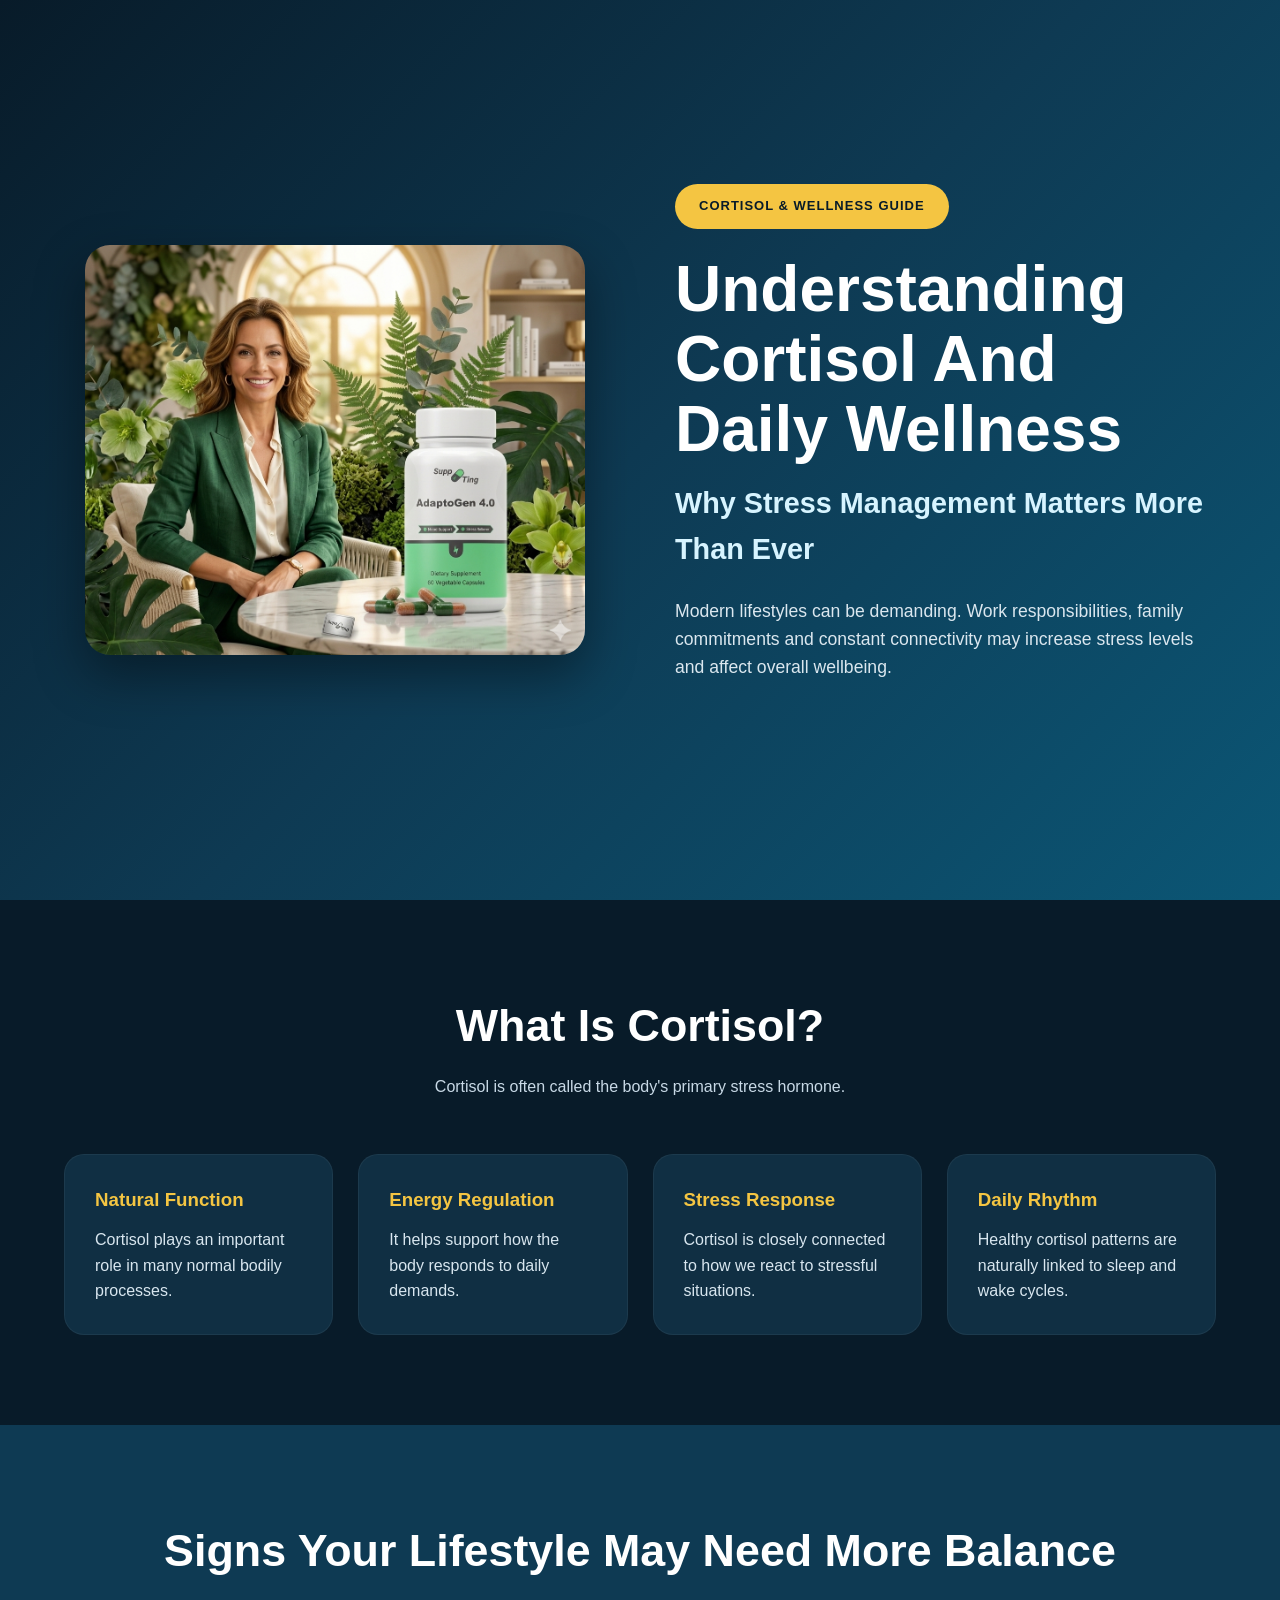
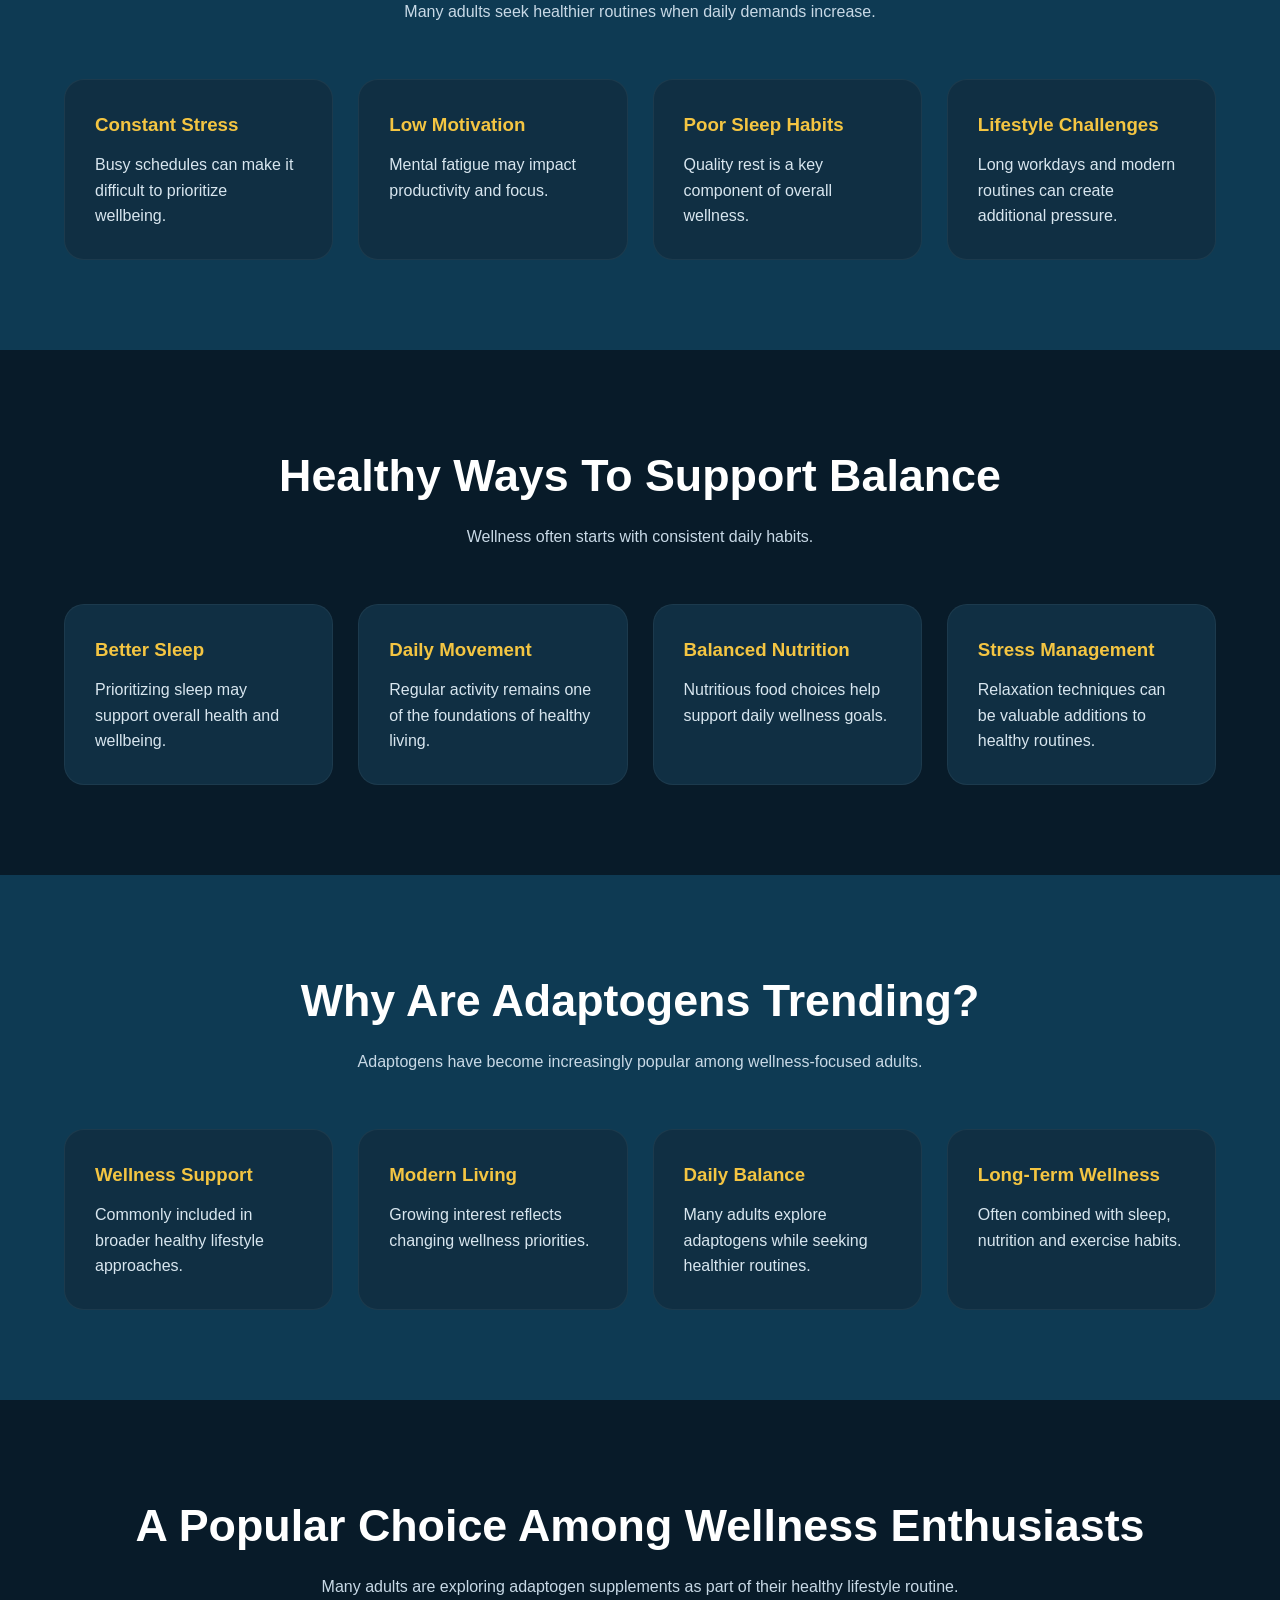
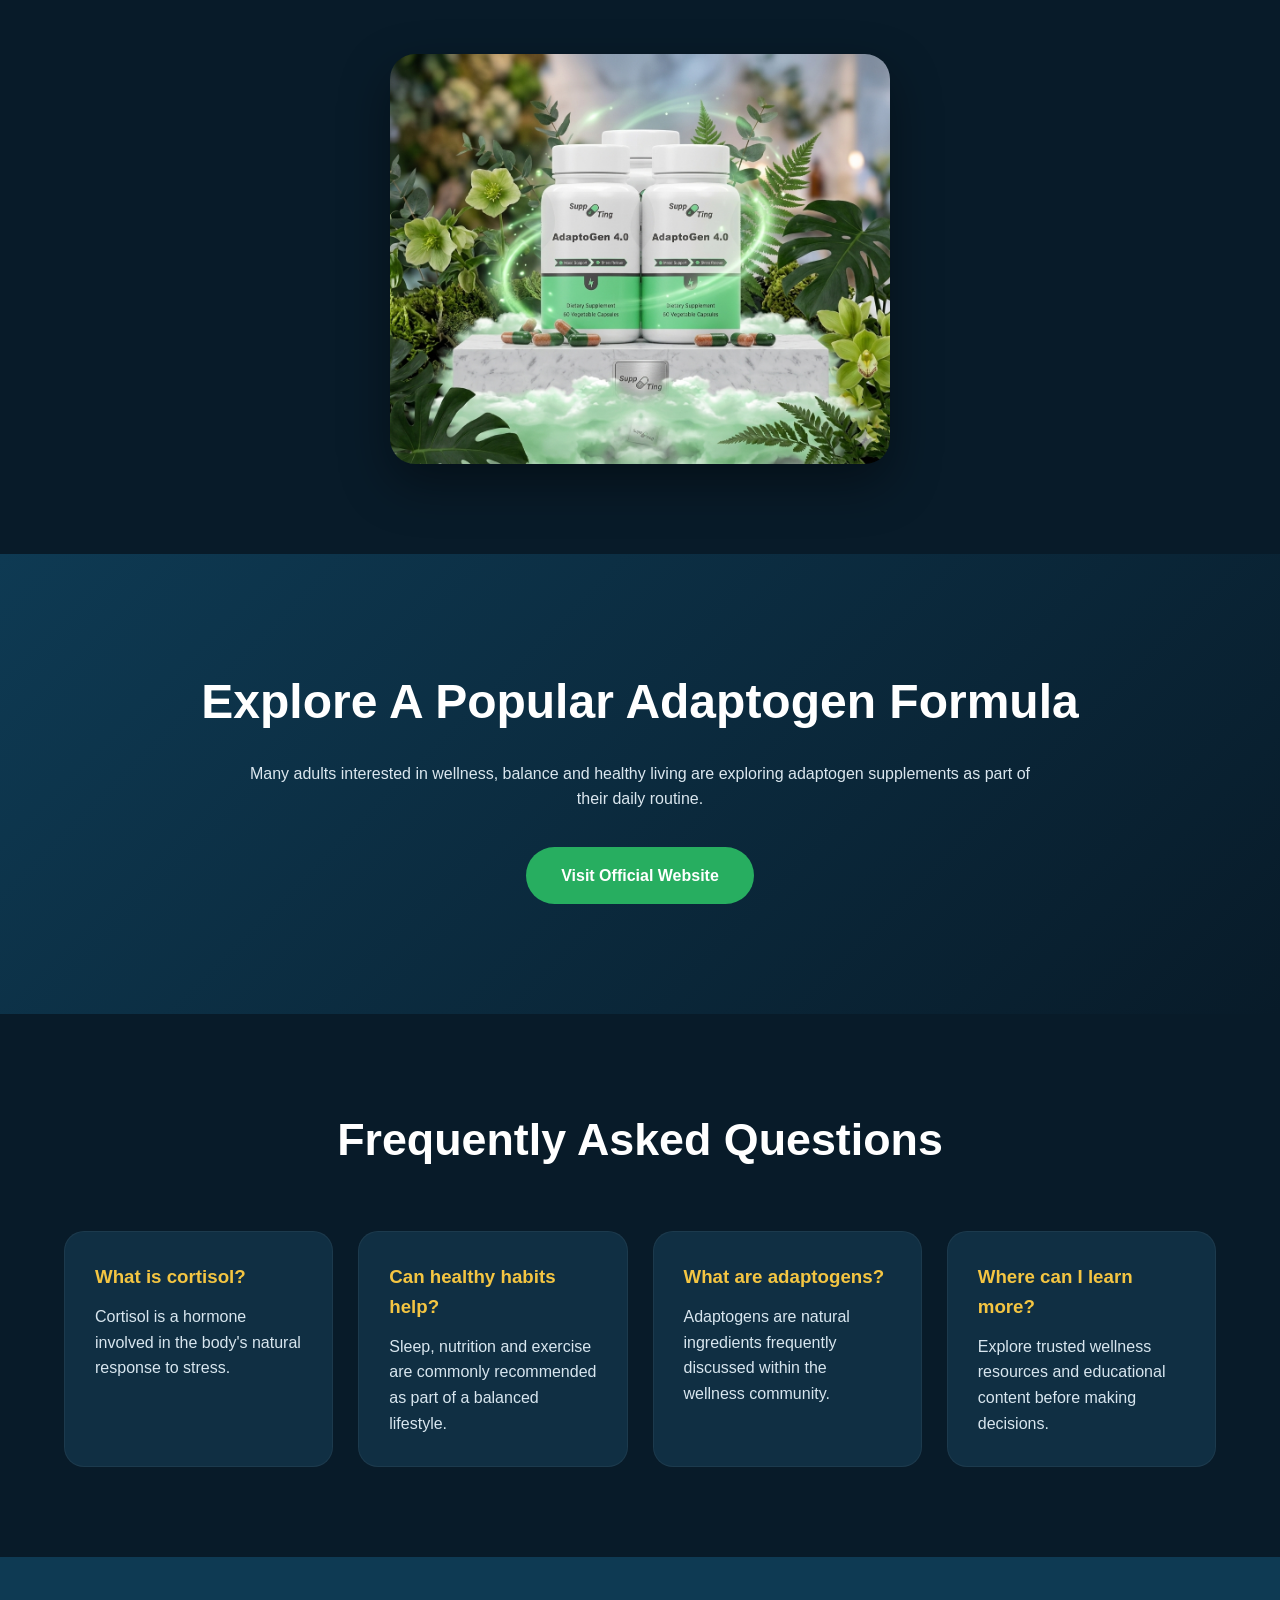
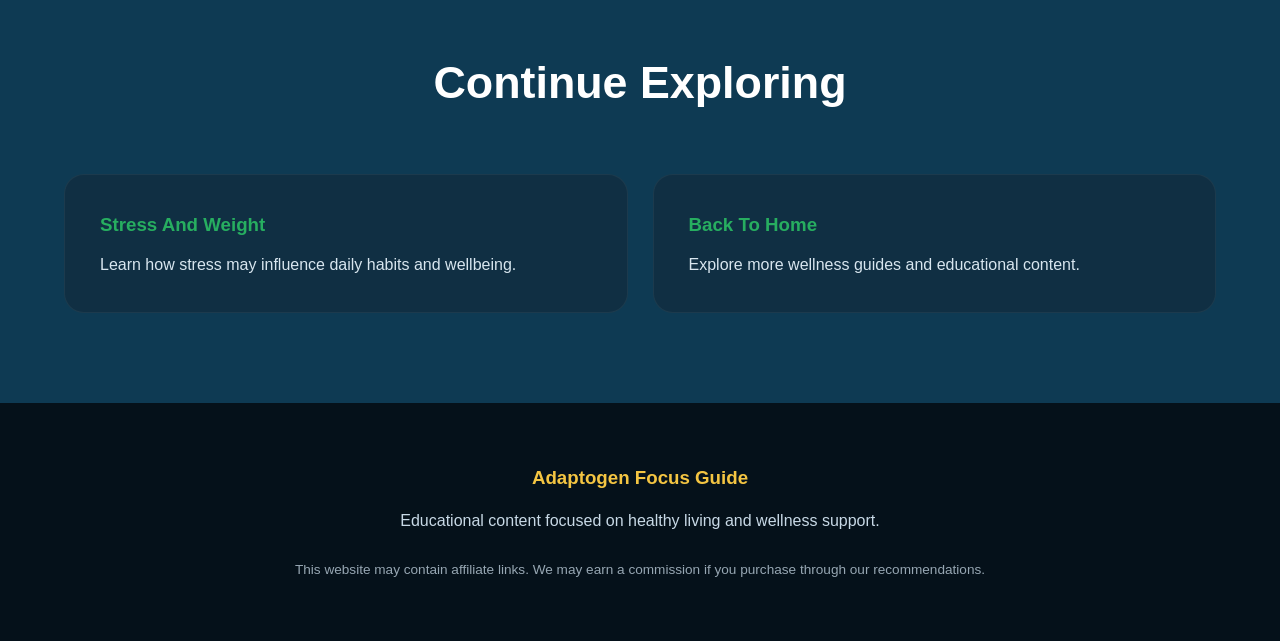
==== cortisol-balance/index.html @ 92a8d152 "Inicial project" ====
<!DOCTYPE html>
<html lang="en">

<head>

    <meta charset="UTF-8">
    <meta name="viewport" content="width=device-width, initial-scale=1.0">

    <title>
        Cortisol Balance Guide | Adaptogen Focus Guide
    </title>

    <meta name="description"
          content="Learn about cortisol, stress management, healthy habits and wellness strategies for modern living.">

    <link rel="stylesheet" href="../css/style.css">

</head>

<body>

<!-- HERO -->

<header class="hero">

    <div class="container">

        <div class="hero-image">

            <img
                    src="../images/cortisol-balance2.png"
                    alt="Cortisol Balance"
                    class="single-image">

        </div>

        <div class="hero-content">

                <span class="badge">
                    CORTISOL & WELLNESS GUIDE
                </span>

            <h1>
                Understanding Cortisol And Daily Wellness
            </h1>

            <h2>
                Why Stress Management Matters More Than Ever
            </h2>

            <p>

                Modern lifestyles can be demanding. Work responsibilities,
                family commitments and constant connectivity may increase
                stress levels and affect overall wellbeing.

            </p>

        </div>

    </div>

</header>

<!-- SECTION 1 -->

<section class="section">

    <div class="container">

        <div class="section-title">

            <h2>
                What Is Cortisol?
            </h2>

            <p>
                Cortisol is often called the body's primary stress hormone.
            </p>

        </div>

        <div class="cards">

            <div class="card">

                <h3>
                    Natural Function
                </h3>

                <p>
                    Cortisol plays an important role in many normal bodily processes.
                </p>

            </div>

            <div class="card">

                <h3>
                    Energy Regulation
                </h3>

                <p>
                    It helps support how the body responds to daily demands.
                </p>

            </div>

            <div class="card">

                <h3>
                    Stress Response
                </h3>

                <p>
                    Cortisol is closely connected to how we react to stressful situations.
                </p>

            </div>

            <div class="card">

                <h3>
                    Daily Rhythm
                </h3>

                <p>
                    Healthy cortisol patterns are naturally linked to sleep and wake cycles.
                </p>

            </div>

        </div>

    </div>

</section>

<!-- SECTION 2 -->

<section class="section dark">

    <div class="container">

        <div class="section-title">

            <h2>
                Signs Your Lifestyle May Need More Balance
            </h2>

            <p>
                Many adults seek healthier routines when daily demands increase.
            </p>

        </div>

        <div class="cards">

            <div class="card">

                <h3>
                    Constant Stress
                </h3>

                <p>
                    Busy schedules can make it difficult to prioritize wellbeing.
                </p>

            </div>

            <div class="card">

                <h3>
                    Low Motivation
                </h3>

                <p>
                    Mental fatigue may impact productivity and focus.
                </p>

            </div>

            <div class="card">

                <h3>
                    Poor Sleep Habits
                </h3>

                <p>
                    Quality rest is a key component of overall wellness.
                </p>

            </div>

            <div class="card">

                <h3>
                    Lifestyle Challenges
                </h3>

                <p>
                    Long workdays and modern routines can create additional pressure.
                </p>

            </div>

        </div>

    </div>

</section>

<!-- SECTION 3 -->

<section class="section">

    <div class="container">

        <div class="section-title">

            <h2>
                Healthy Ways To Support Balance
            </h2>

            <p>
                Wellness often starts with consistent daily habits.
            </p>

        </div>

        <div class="cards">

            <div class="card">

                <h3>
                    Better Sleep
                </h3>

                <p>
                    Prioritizing sleep may support overall health and wellbeing.
                </p>

            </div>

            <div class="card">

                <h3>
                    Daily Movement
                </h3>

                <p>
                    Regular activity remains one of the foundations of healthy living.
                </p>

            </div>

            <div class="card">

                <h3>
                    Balanced Nutrition
                </h3>

                <p>
                    Nutritious food choices help support daily wellness goals.
                </p>

            </div>

            <div class="card">

                <h3>
                    Stress Management
                </h3>

                <p>
                    Relaxation techniques can be valuable additions to healthy routines.
                </p>

            </div>

        </div>

    </div>

</section>

<!-- SECTION 4 -->

<section class="section dark">

    <div class="container">

        <div class="section-title">

            <h2>
                Why Are Adaptogens Trending?
            </h2>

            <p>
                Adaptogens have become increasingly popular among wellness-focused adults.
            </p>

        </div>

        <div class="cards">

            <div class="card">

                <h3>
                    Wellness Support
                </h3>

                <p>
                    Commonly included in broader healthy lifestyle approaches.
                </p>

            </div>

            <div class="card">

                <h3>
                    Modern Living
                </h3>

                <p>
                    Growing interest reflects changing wellness priorities.
                </p>

            </div>

            <div class="card">

                <h3>
                    Daily Balance
                </h3>

                <p>
                    Many adults explore adaptogens while seeking healthier routines.
                </p>

            </div>

            <div class="card">

                <h3>
                    Long-Term Wellness
                </h3>

                <p>
                    Often combined with sleep, nutrition and exercise habits.
                </p>

            </div>

        </div>

    </div>

</section>
<section class="section">

    <div class="container">

        <div class="section-title">

            <h2>
                A Popular Choice Among Wellness Enthusiasts
            </h2>

            <p>
                Many adults are exploring adaptogen supplements as part of their healthy lifestyle routine.
            </p>

        </div>

        <img
                src="../images/cortisol-balance1.png"
                alt="AdaptoGen 4.0"
                class="single-image">

    </div>

</section>
<!-- MAIN CTA -->

<section class="cta">

    <div class="container">

        <h2>
            Explore A Popular Adaptogen Formula
        </h2>

        <p>

            Many adults interested in wellness, balance and healthy living
            are exploring adaptogen supplements as part of their daily routine.

        </p>

        <a
                href="https://suppting.com/adaptogen-4-0-2025/#aff=adampadua"
                target="_blank"
                class="btn">

            Visit Official Website

        </a>

    </div>

</section>

<!-- FAQ STYLE SECTION -->

<section class="section">

    <div class="container">

        <div class="section-title">

            <h2>
                Frequently Asked Questions
            </h2>

        </div>

        <div class="cards">

            <div class="card">

                <h3>
                    What is cortisol?
                </h3>

                <p>
                    Cortisol is a hormone involved in the body's natural response to stress.
                </p>

            </div>

            <div class="card">

                <h3>
                    Can healthy habits help?
                </h3>

                <p>
                    Sleep, nutrition and exercise are commonly recommended as part of a balanced lifestyle.
                </p>

            </div>

            <div class="card">

                <h3>
                    What are adaptogens?
                </h3>

                <p>
                    Adaptogens are natural ingredients frequently discussed within the wellness community.
                </p>

            </div>

            <div class="card">

                <h3>
                    Where can I learn more?
                </h3>

                <p>
                    Explore trusted wellness resources and educational content before making decisions.
                </p>

            </div>

        </div>

    </div>

</section>

<!-- RELATED -->

<section class="section dark">

    <div class="container">

        <div class="section-title">

            <h2>
                Continue Exploring
            </h2>

        </div>

        <div class="cards">

            <a href="../stress-and-weight/" class="article-card">

                <h3>
                    Stress And Weight
                </h3>

                <p>
                    Learn how stress may influence daily habits and wellbeing.
                </p>

            </a>

            <a href="../" class="article-card">

                <h3>
                    Back To Home
                </h3>

                <p>
                    Explore more wellness guides and educational content.
                </p>

            </a>

        </div>

    </div>

</section>

<!-- FOOTER -->

<footer>

    <div class="container">

        <h3>
            Adaptogen Focus Guide
        </h3>

        <p>
            Educational content focused on healthy living and wellness support.
        </p>

        <p class="disclaimer">
            This website may contain affiliate links. We may earn a commission if you purchase through our recommendations.
        </p>

    </div>

</footer>

</body>

</html>
---- css/style.css ----
/* =====================================
RESET
===================================== */

*{
    margin:0;
    padding:0;
    box-sizing:border-box;
}

html{
    scroll-behavior:smooth;
}

body{
    font-family:Arial, Helvetica, sans-serif;
    background:#081B29;
    color:#ffffff;
    line-height:1.6;
    overflow-x:hidden;
}

/* =====================================
CONTAINER
===================================== */

.container{
    width:90%;
    max-width:1200px;
    margin:auto;
}

/* =====================================
HERO
===================================== */

.hero{

    min-height:100vh;

    display:flex;

    align-items:center;

    background:
            linear-gradient(
                    135deg,
                    #081B29,
                    #0E3A53,
                    #0B5675
            );

    padding:80px 0;

}

.hero .container{

    display:flex;

    align-items:center;

    justify-content:center;

    gap:70px;

}

.hero-image,
.hero-content{
    flex:1;
}

/* =====================================
SLIDER
===================================== */

.slider{

    position:relative;

    width:100%;

    max-width:500px;

    height:500px;

    margin:auto;

}

.slide{

    position:absolute;

    top:0;
    left:0;

    width:100%;
    height:100%;

    object-fit:cover;

    border-radius:25px;

    opacity:0;

    transition:opacity 1s ease;

    box-shadow:
            0 20px 50px rgba(0,0,0,.40);

}

.slide.active{

    opacity:1;

}

/* =====================================
BADGE
===================================== */

.badge{

    display:inline-block;

    background:#F4C542;

    color:#081B29;

    padding:12px 24px;

    border-radius:999px;

    font-size:13px;

    font-weight:bold;

    letter-spacing:1px;

    margin-bottom:25px;

}

/* =====================================
TEXT HERO
===================================== */

.hero-content h1{

    font-size:4rem;

    line-height:1.1;

    margin-bottom:15px;

}

.hero-content h2{

    font-size:1.8rem;

    color:#d7f4ff;

    margin-bottom:25px;

}

.hero-content p{

    color:#dbe7ef;

    margin-bottom:35px;

    font-size:1.1rem;

}

/* =====================================
BUTTONS
===================================== */

.hero-buttons{

    display:flex;

    gap:15px;

    flex-wrap:wrap;

}

.btn{

    display:inline-block;

    text-decoration:none;

    background:#27AE60;

    color:white;

    padding:16px 35px;

    border-radius:999px;

    font-weight:bold;

    transition:.3s;

}

.btn:hover{

    transform:translateY(-3px);

    background:#219653;

}

.btn-secondary{

    background:transparent;

    border:2px solid #F4C542;

    color:#F4C542;

}

.btn-secondary:hover{

    background:#F4C542;

    color:#081B29;

}

/* =====================================
SECTIONS
===================================== */

.section{

    padding:90px 0;

}

.dark{

    background:#0E3A53;

}

.section-title{

    text-align:center;

    margin-bottom:55px;

}

.section-title h2{

    font-size:2.8rem;

    margin-bottom:12px;

}

.section-title p{

    color:#c8d9e6;

}

/* =====================================
CARDS
===================================== */

.cards{

    display:grid;

    grid-template-columns:
    repeat(auto-fit,minmax(250px,1fr));

    gap:25px;

}

.card{

    background:#102f43;

    padding:30px;

    border-radius:20px;

    transition:.3s;

    border:1px solid rgba(255,255,255,.05);

}

.card:hover{

    transform:translateY(-5px);

    border-color:#F4C542;

}

.card h3{

    color:#F4C542;

    margin-bottom:12px;

}

.card p{

    color:#d8e6ef;

}

/* =====================================
ARTICLE CARDS
===================================== */

.article-card{

    background:#102f43;

    padding:35px;

    border-radius:20px;

    text-decoration:none;

    color:white;

    transition:.3s;

    border:1px solid rgba(255,255,255,.05);

}

.article-card:hover{

    transform:translateY(-5px);

    border-color:#27AE60;

}

.article-card h3{

    color:#27AE60;

    margin-bottom:12px;

}

.article-card p{

    color:#d8e6ef;

}

/* =====================================
CTA
===================================== */

.cta{

    padding:110px 20px;

    text-align:center;

    background:
            linear-gradient(
                    135deg,
                    #0E3A53,
                    #081B29
            );

}

.cta h2{

    font-size:3rem;

    margin-bottom:20px;

}

.cta p{

    max-width:800px;

    margin:auto;

    margin-bottom:35px;

    color:#dbe7ef;

}

/* =====================================
FOOTER
===================================== */

footer{

    background:#05111A;

    padding:60px 20px;

    text-align:center;

}

footer h3{

    margin-bottom:15px;

    color:#F4C542;

}

footer p{

    color:#c8d9e6;

}

.disclaimer{

    margin-top:25px;

    font-size:.85rem;

    opacity:.75;

}

/* =====================================
SINGLE IMAGE
===================================== */

.single-image{

    width:100%;

    max-width:500px;

    border-radius:25px;

    display:block;

    margin:auto;

    box-shadow:
            0 20px 50px rgba(0,0,0,.40);

}

/* =====================================
RESPONSIVE
===================================== */

@media(max-width:900px){

    .hero{

        min-height:auto;

        padding:60px 0;

    }

    .hero .container{

        flex-direction:column;

        text-align:center;

    }

    .slider{

        width:350px;

        height:350px;

    }

    .hero-content h1{

        font-size:2.7rem;

    }

    .hero-content h2{

        font-size:1.3rem;

    }

    .section-title h2{

        font-size:2rem;

    }

    .cta h2{

        font-size:2.2rem;

    }

    .hero-buttons{

        justify-content:center;

    }

}

@media(max-width:600px){

    .slider{

        width:300px;

        height:300px;

    }

    .hero-content h1{

        font-size:2.2rem;

    }

    .hero-content h2{

        font-size:1.1rem;

    }

    .hero-content p{

        font-size:1rem;

    }

    .btn{

        width:100%;

        max-width:320px;

        text-align:center;

    }

    .section{

        padding:70px 0;

    }

    .section-title h2{

        font-size:1.8rem;

    }

    .cta{

        padding:80px 20px;

    }

    .cta h2{

        font-size:1.9rem;

    }

}

/* =====================================
EXTRA MOBILE FIX
===================================== */

@media(max-width:480px){

    .container{
        width:92%;
    }

    .slider{

        width:280px;
        height:280px;

    }

    .hero-content{
        overflow:hidden;
    }

}
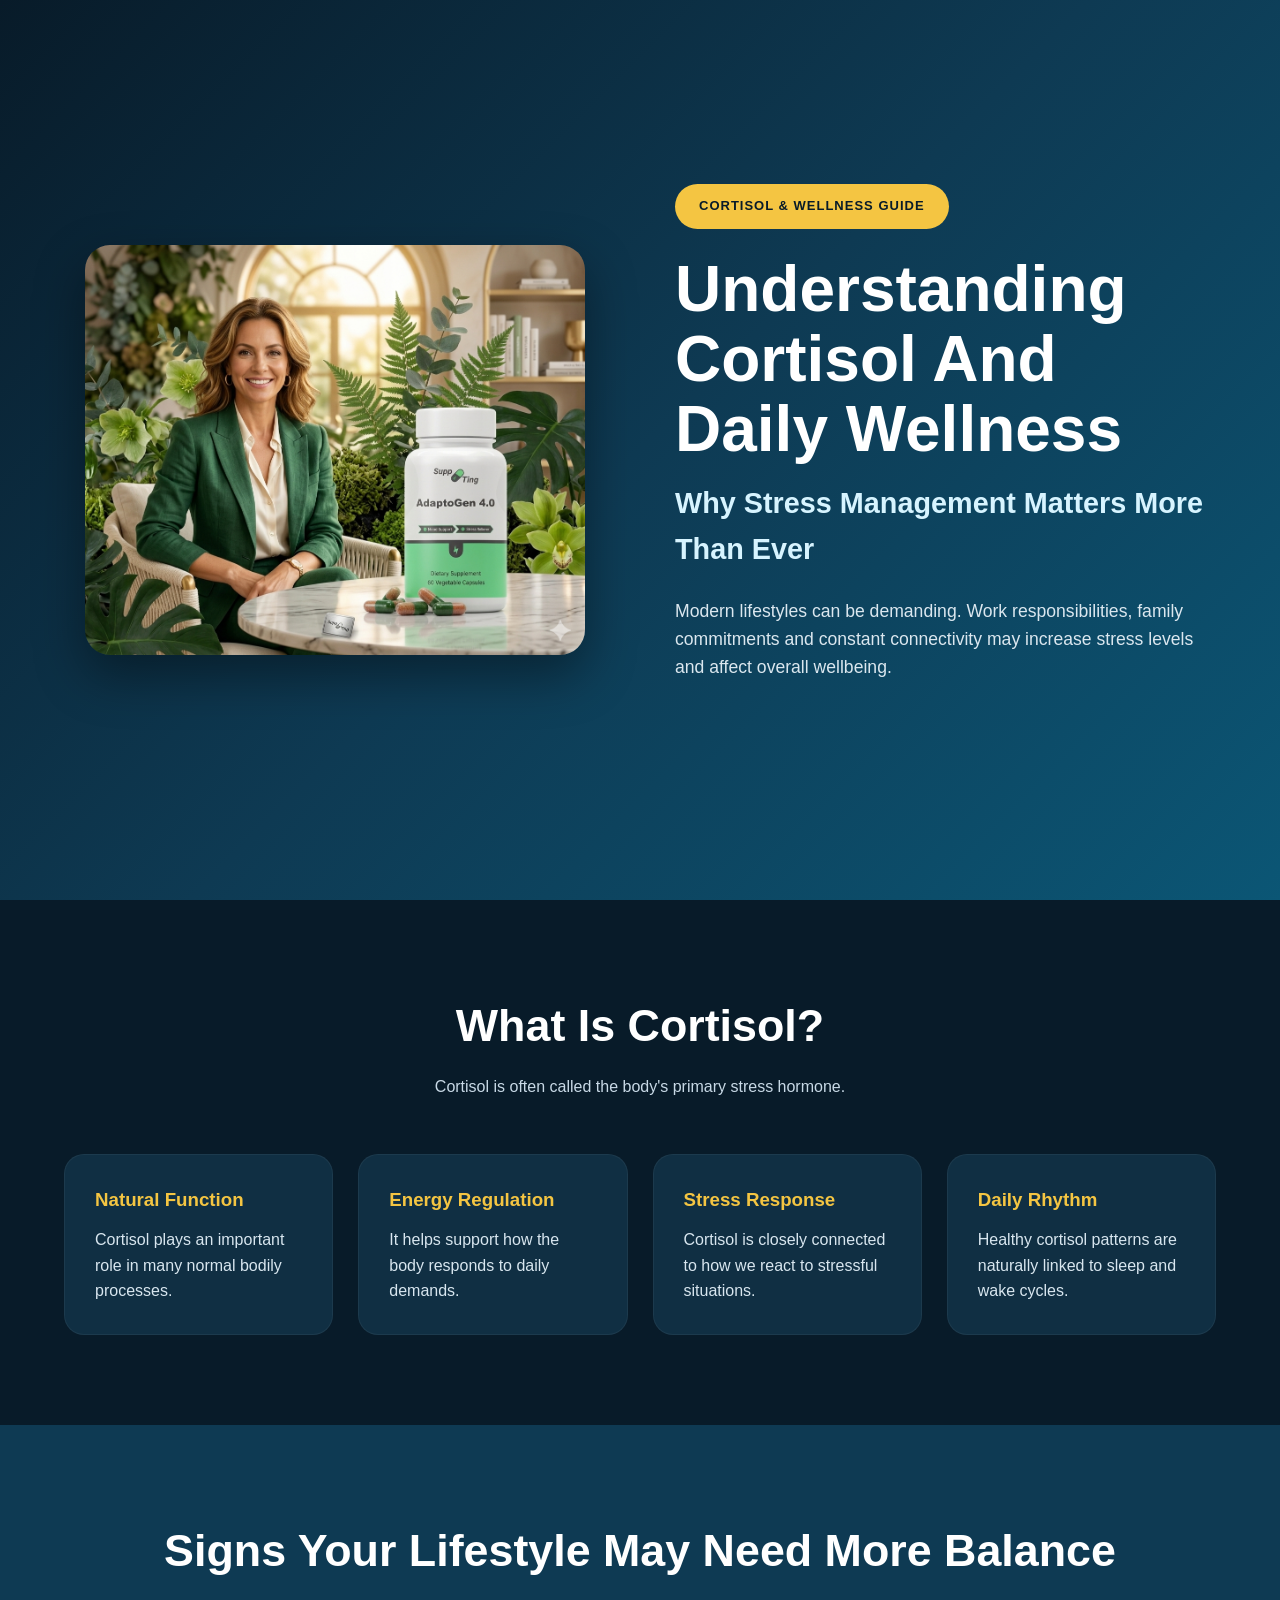
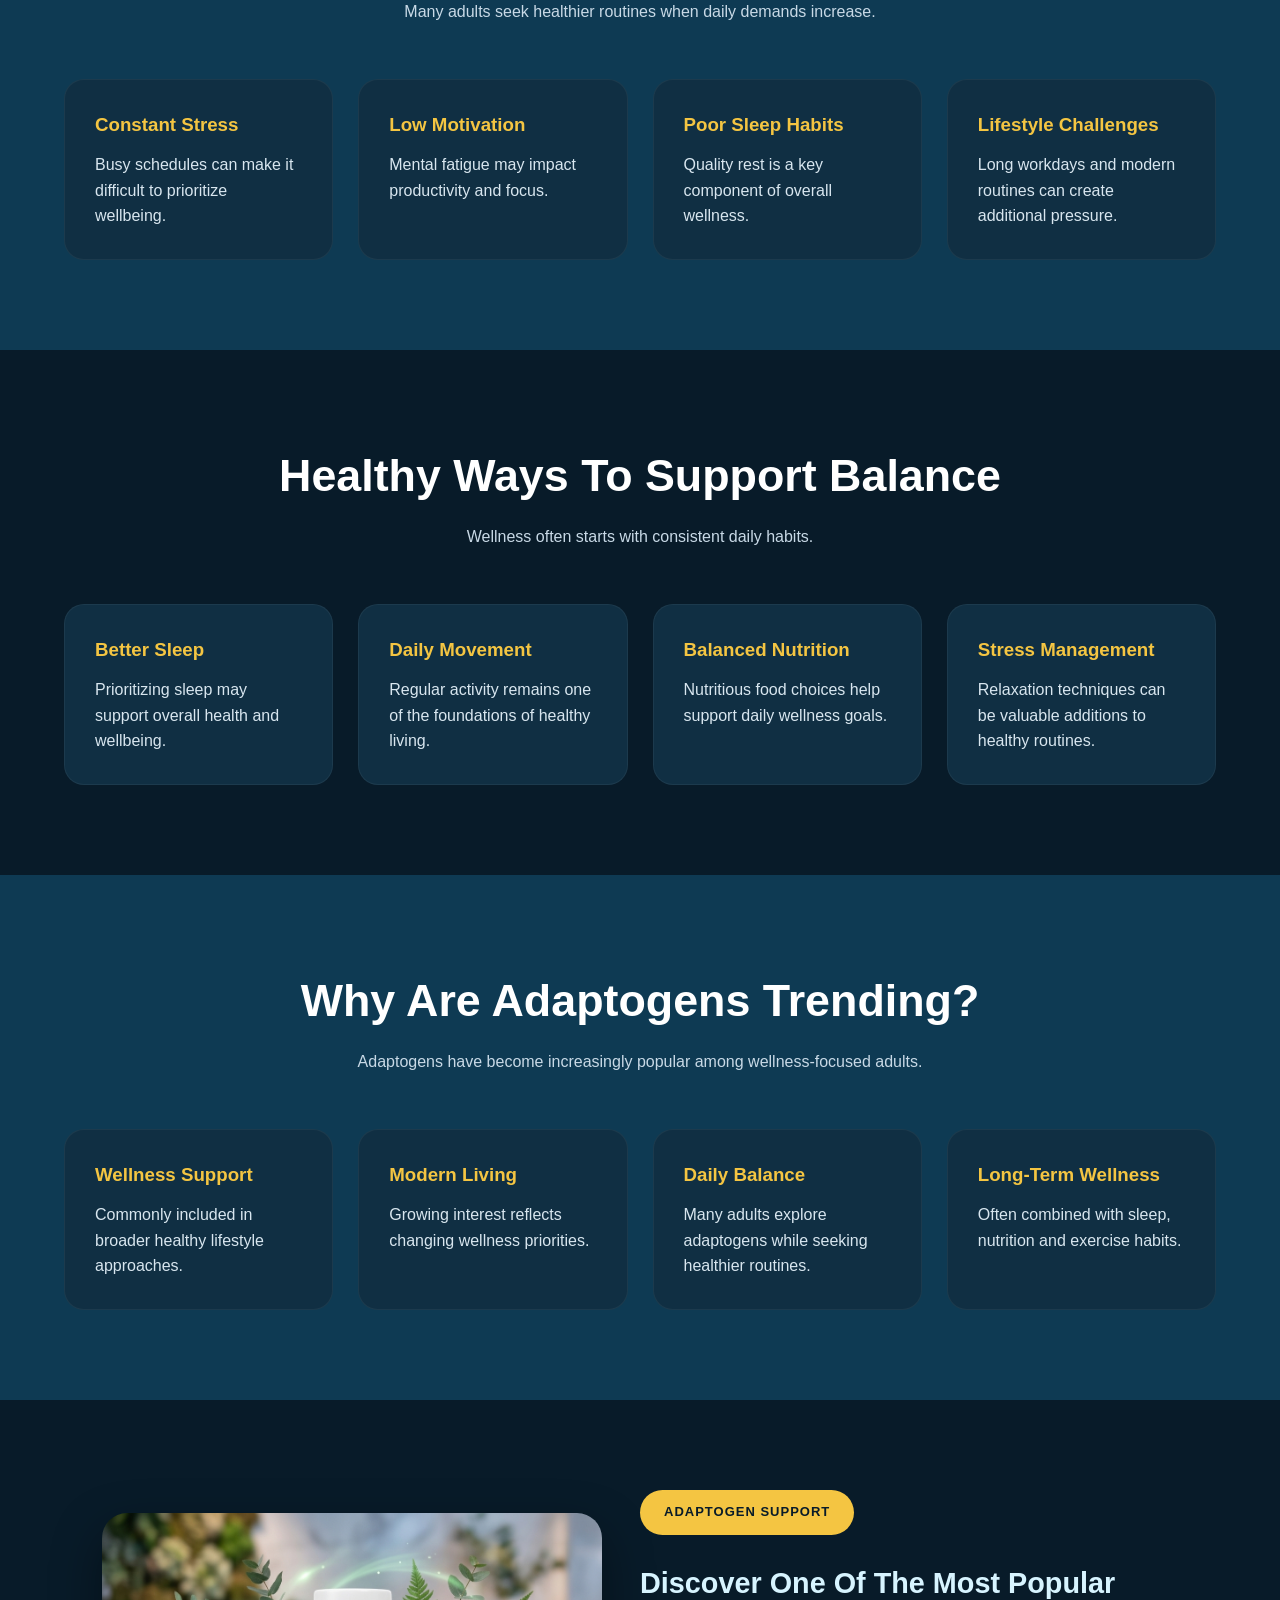
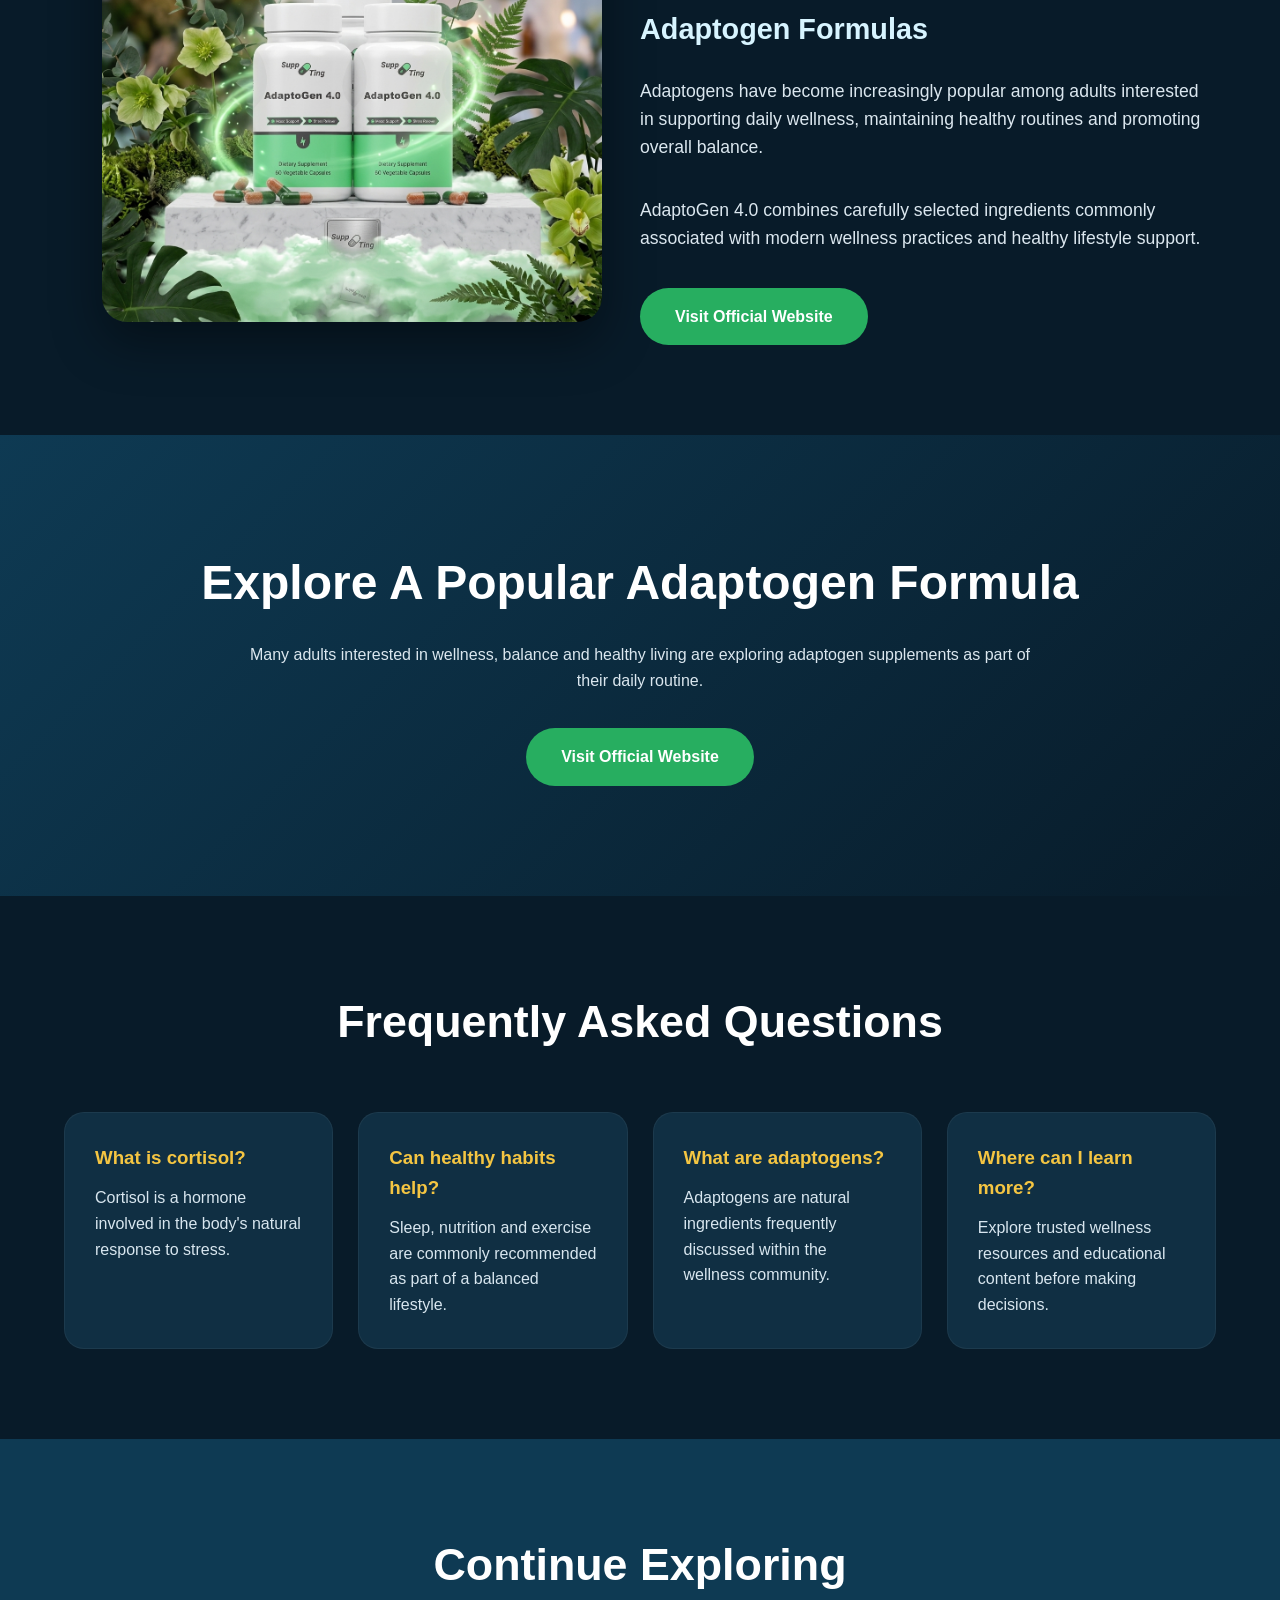
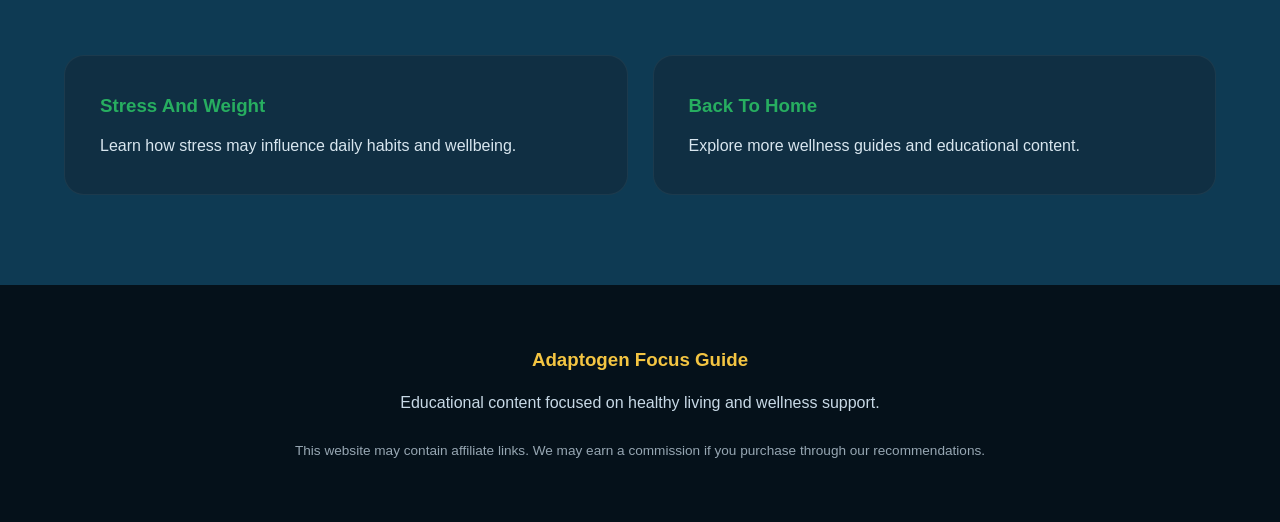
==== commit c6bbe89b: "project best performance" ====
--- a/cortisol-balance/index.html
+++ b/cortisol-balance/index.html
@@ -361,22 +361,55 @@
 
     <div class="container">
 
-        <div class="section-title">
-
-            <h2>
-                A Popular Choice Among Wellness Enthusiasts
-            </h2>
-
-            <p>
-                Many adults are exploring adaptogen supplements as part of their healthy lifestyle routine.
-            </p>
-
-        </div>
-
-        <img
-                src="../images/cortisol-balance1.png"
-                alt="AdaptoGen 4.0"
-                class="single-image">
+        <div class="hero">
+
+            <div class="hero-image">
+
+                <img
+                        src="../images/cortisol-balance1.png"
+                        alt="AdaptoGen 4.0 Supplement"
+                        class="single-image">
+
+            </div>
+
+            <div class="hero-content">
+
+                <span class="badge">
+                    ADAPTOGEN SUPPORT
+                </span>
+
+                <h2>
+                    Discover One Of The Most Popular Adaptogen Formulas
+                </h2>
+
+                <p>
+
+                    Adaptogens have become increasingly popular among adults
+                    interested in supporting daily wellness, maintaining healthy
+                    routines and promoting overall balance.
+
+                </p>
+
+                <p>
+
+                    AdaptoGen 4.0 combines carefully selected ingredients
+                    commonly associated with modern wellness practices and
+                    healthy lifestyle support.
+
+                </p>
+
+                <a
+                        href="https://suppting.com/adaptogen-4-0-2025/#aff=adampadua"
+                        target="_blank"
+                        class="btn">
+
+                    Visit Official Website
+
+                </a>
+
+            </div>
+
+        </div>
 
     </div>
 
--- a/css/style.css
+++ b/css/style.css
@@ -616,4 +616,13 @@
         overflow:hidden;
     }
 
+}
+.section .hero{
+
+    min-height:auto;
+
+    padding:0;
+
+    background:none;
+
 }
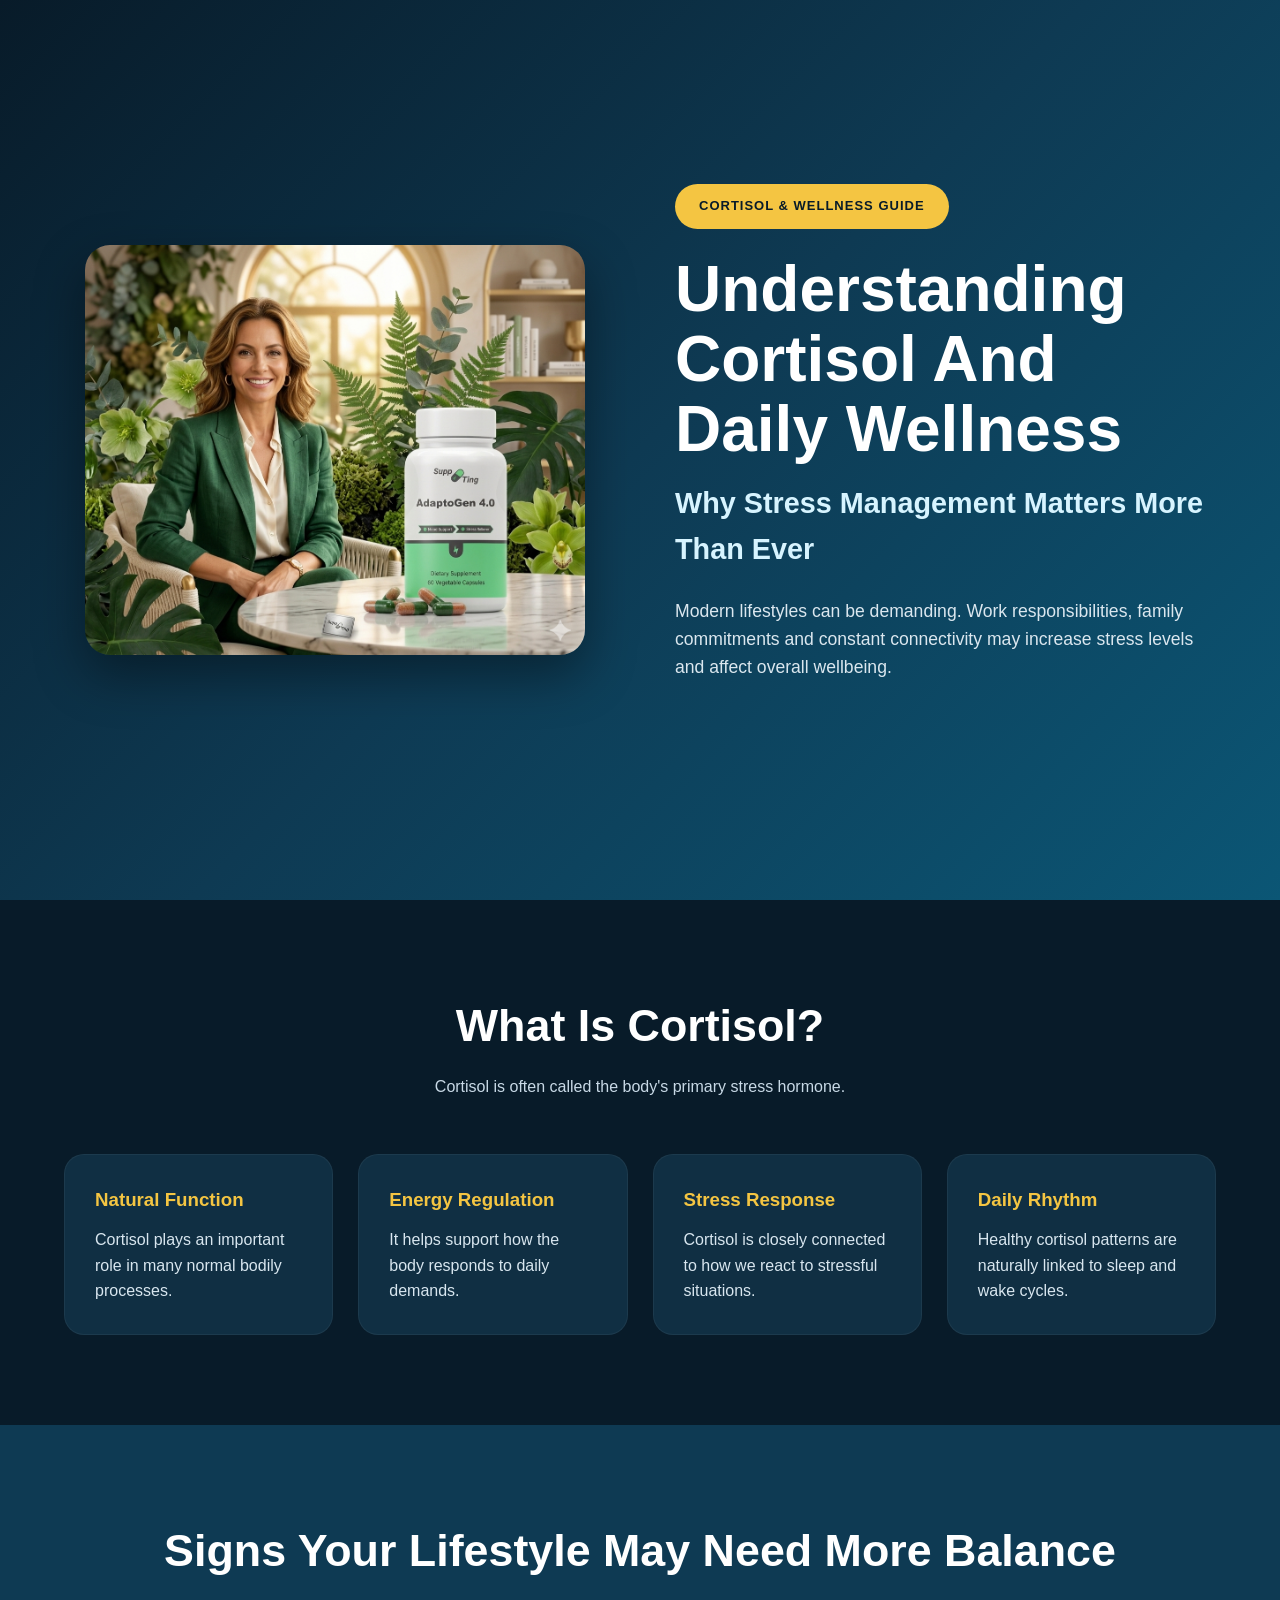
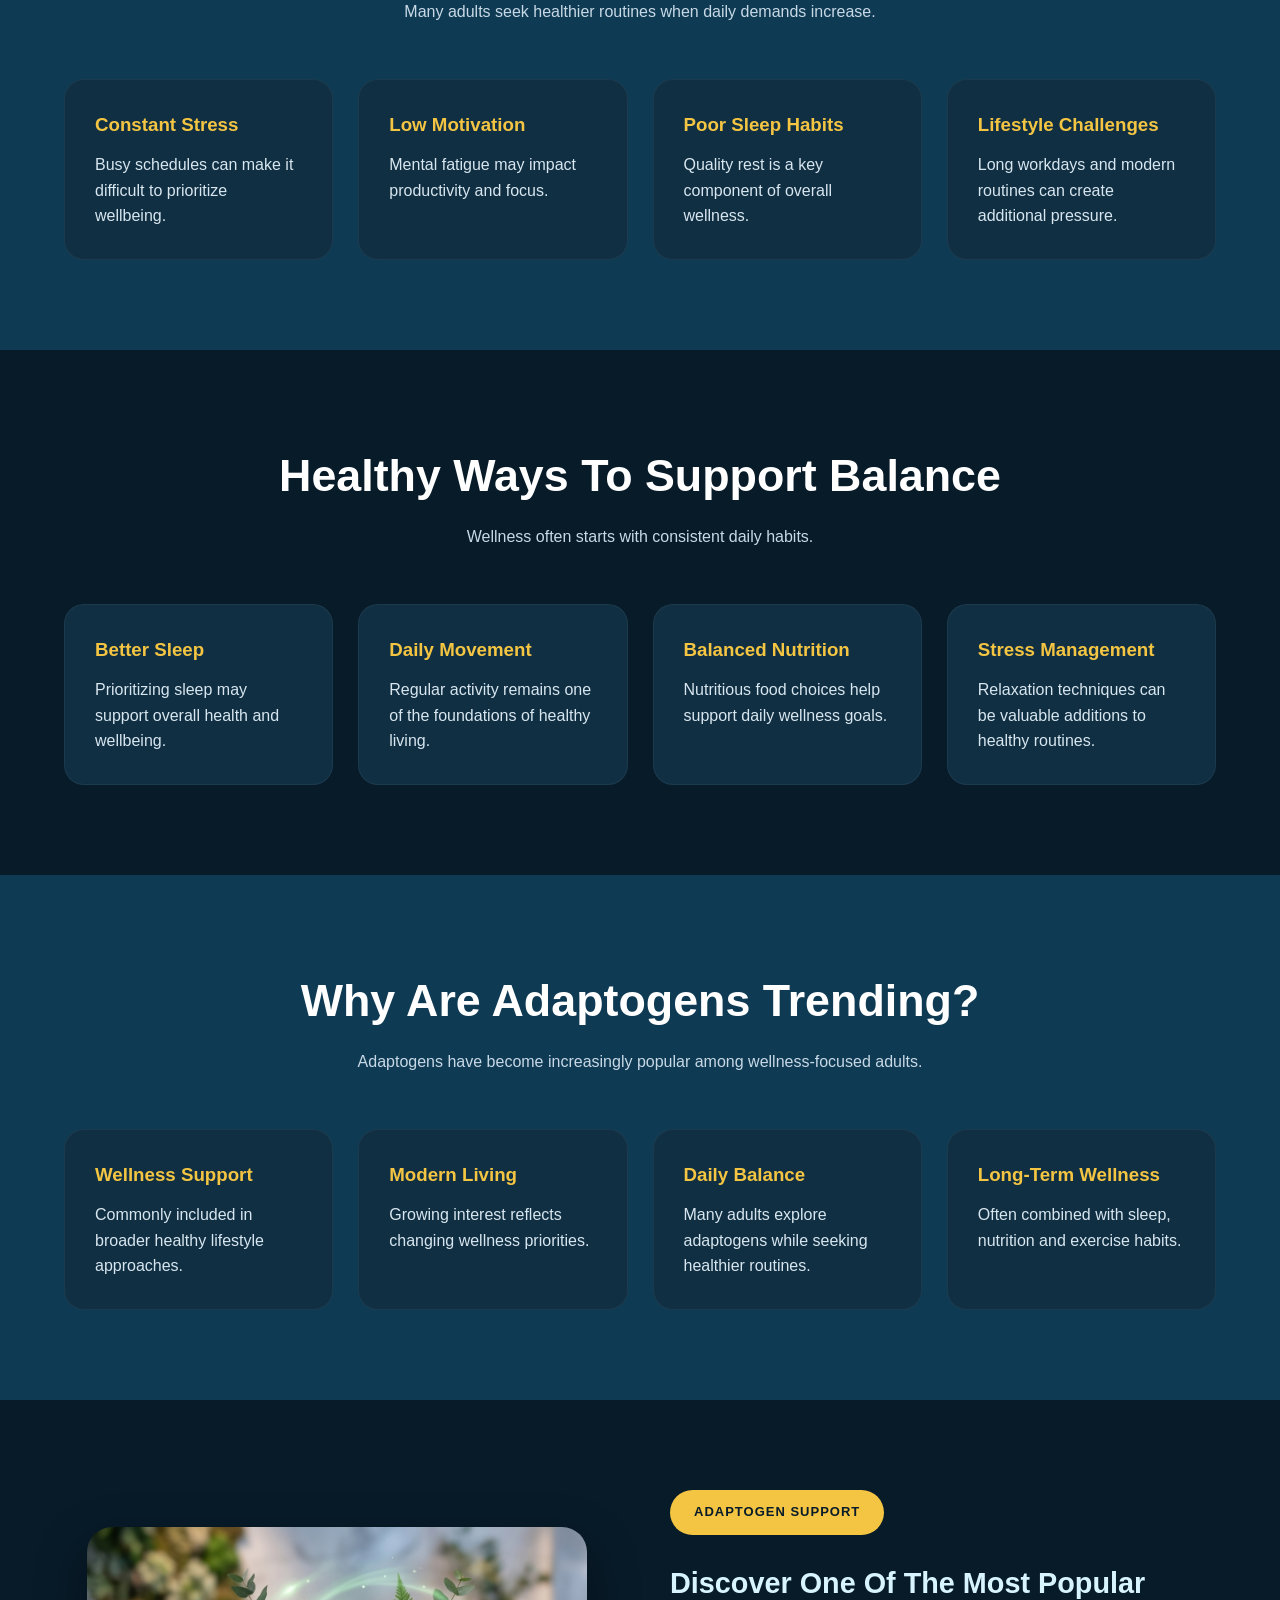
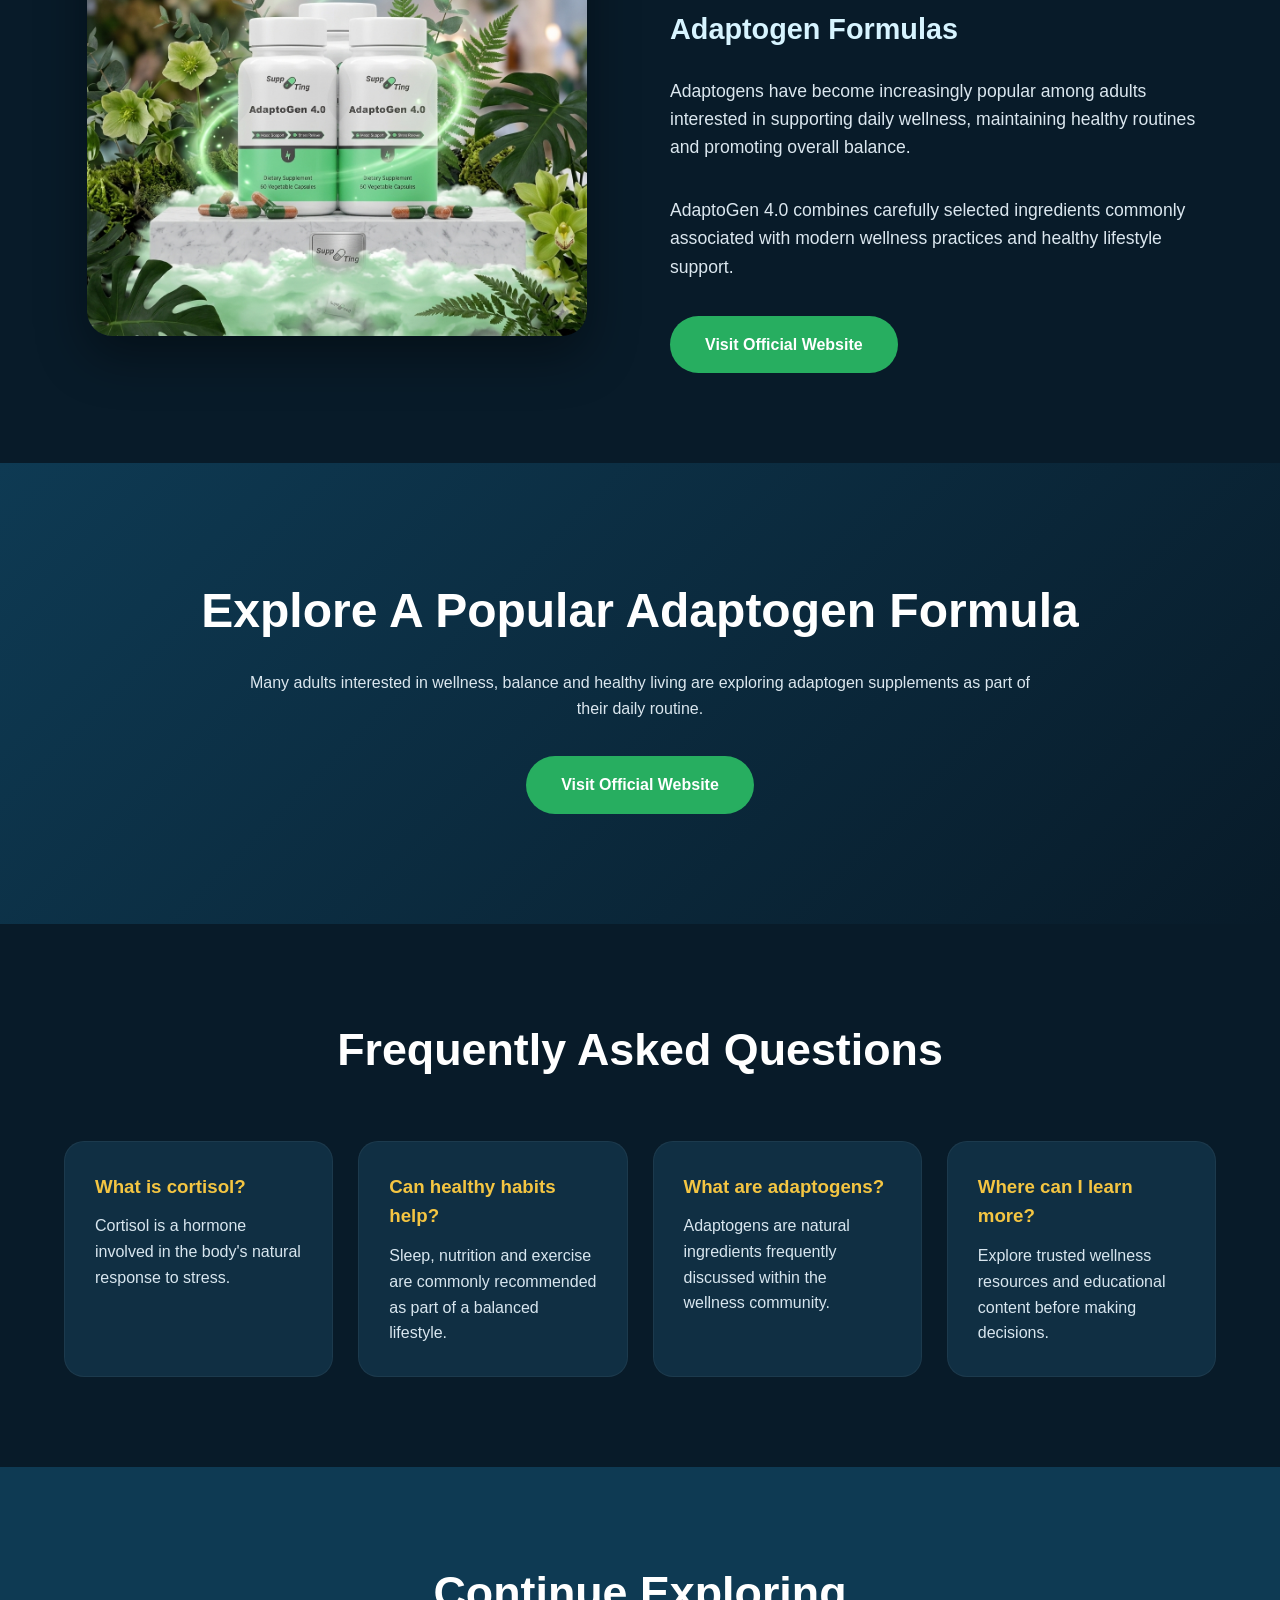
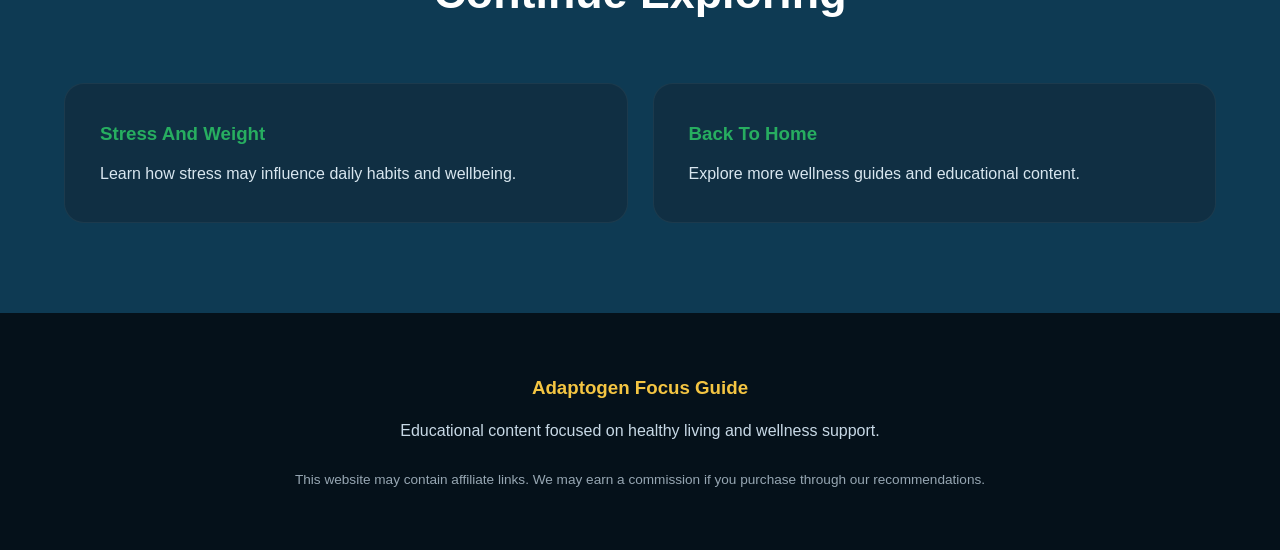
==== commit fe26c1dd: "project best performance" ====
--- a/cortisol-balance/index.html
+++ b/cortisol-balance/index.html
@@ -361,7 +361,7 @@
 
     <div class="container">
 
-        <div class="hero">
+        <div class="promo-section">
 
             <div class="hero-image">
 
--- a/css/style.css
+++ b/css/style.css
@@ -625,4 +625,25 @@
 
     background:none;
 
+}
+.promo-section{
+    display:flex;
+    align-items:center;
+    gap:60px;
+}
+
+.promo-section .hero-image,
+.promo-section .hero-content{
+    flex:1;
+}
+@media(max-width:900px){
+
+    .promo-section{
+
+        flex-direction:column;
+
+        text-align:center;
+
+    }
+
 }
